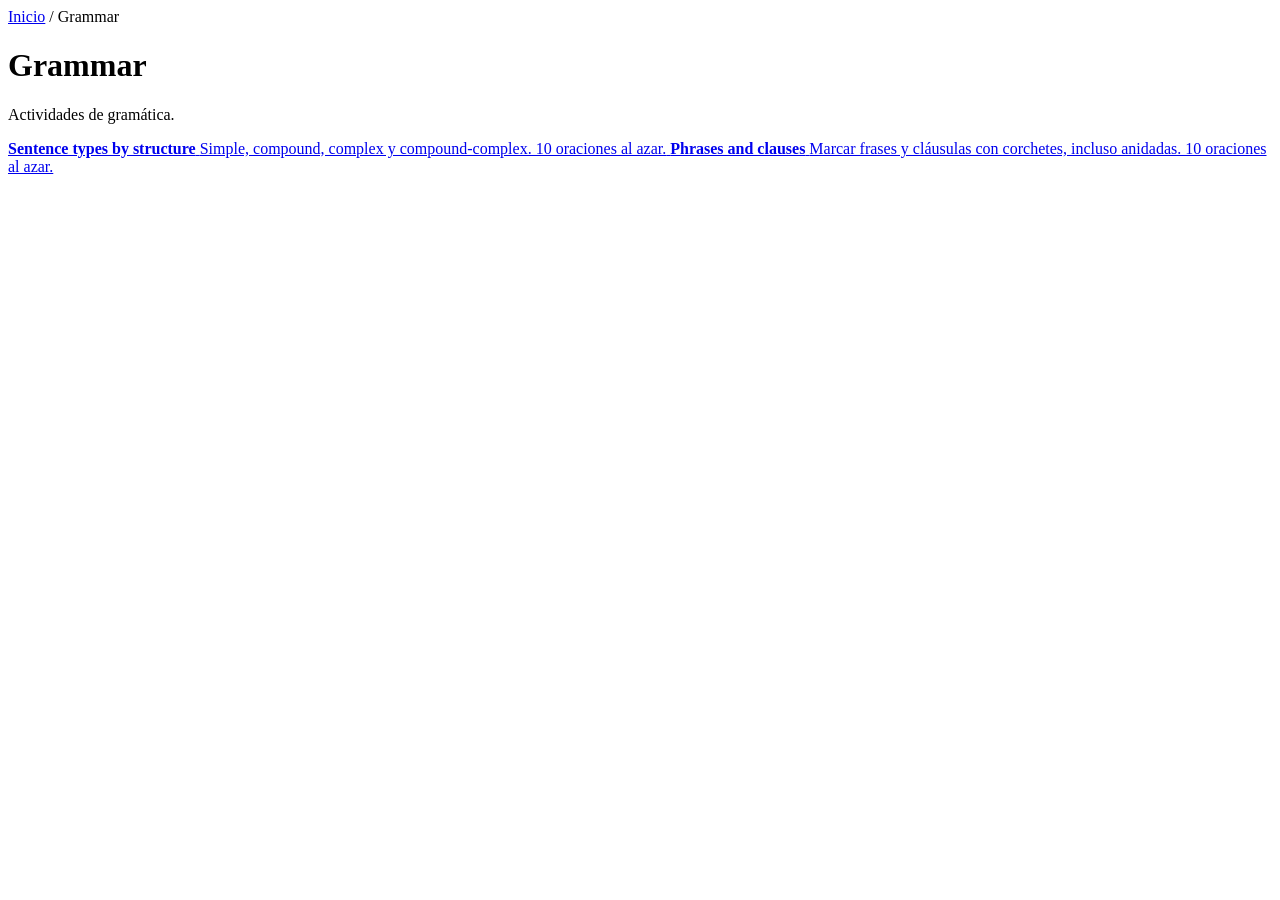
==== grammar/index.html @ 289b5276 "Add link for phrases and clauses section" ====
<!DOCTYPE html>
<html lang="es">
<head>
  <meta charset="UTF-8">
  <meta name="viewport" content="width=device-width, initial-scale=1">
  <title>Grammar — Inglés</title>
  <link rel="stylesheet" href="style.css">
</head>
<body>
  <main class="contenedor">
    <div class="migas"><a href="index.html">Inicio</a> / Grammar</div>
    <h1>Grammar</h1>
    <p class="sub">Actividades de gramática.</p>

    <!-- Para sumar una actividad nueva: copiar un bloque <a class="opcion"> -->
    <nav class="opciones">
      <a class="opcion" href="sentence-types.html">
        <strong>Sentence types by structure</strong>
        <span>Simple, compound, complex y compound-complex. 10 oraciones al azar.</span>
      </a>
      <a class="opcion" href="phrases-clauses/index.html">
  <strong>Phrases and clauses</strong>
  <span>Marcar frases y cláusulas con corchetes, incluso anidadas. 10 oraciones al azar.</span>
</a>
    </nav>
  </main>
</body>
</html>
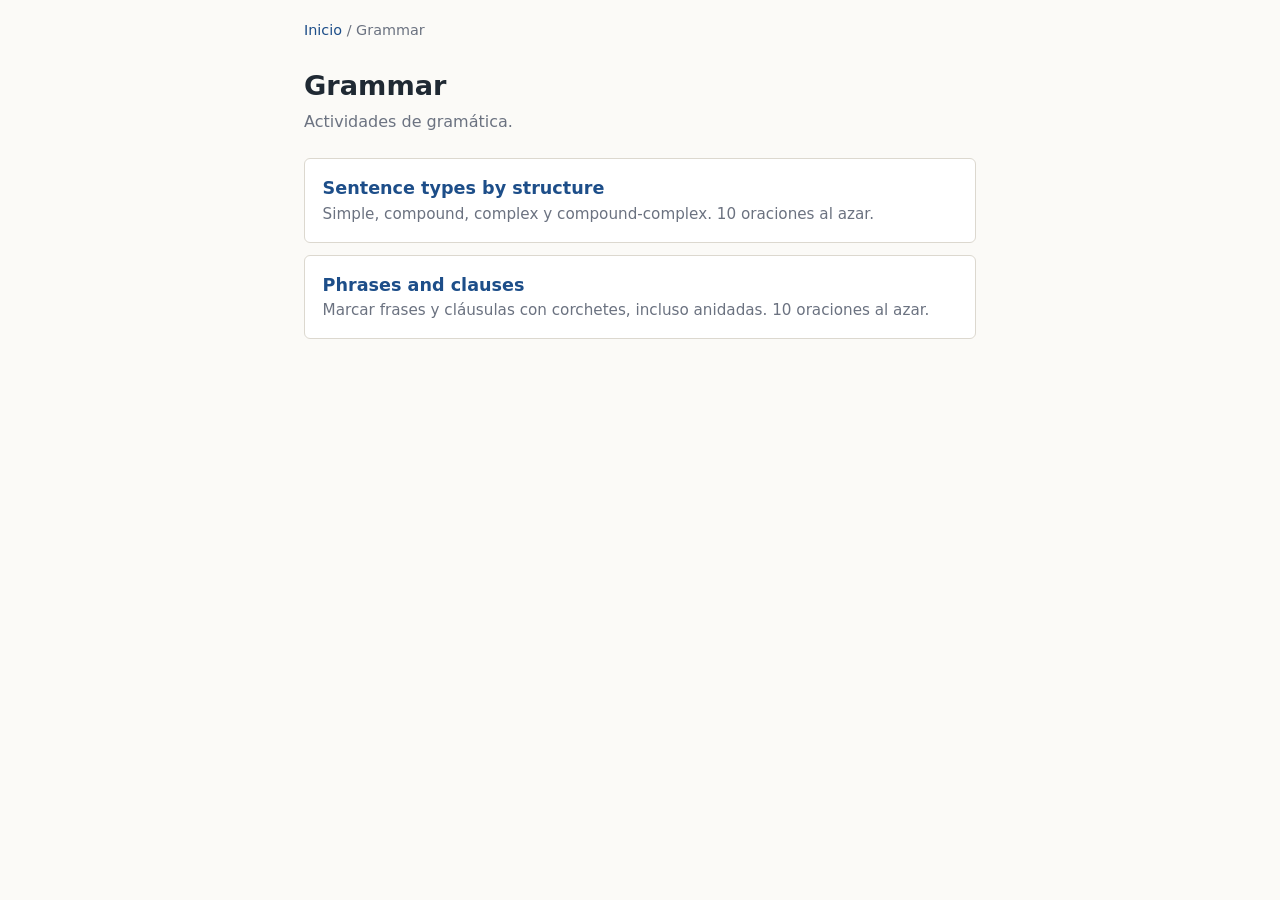
==== commit 36ab0a22: "Update stylesheet and links in index.html" ====
--- a/grammar/index.html
+++ b/grammar/index.html
@@ -4,17 +4,17 @@
   <meta charset="UTF-8">
   <meta name="viewport" content="width=device-width, initial-scale=1">
   <title>Grammar — Inglés</title>
-  <link rel="stylesheet" href="style.css">
+  <link rel="stylesheet" href="../assets/style.css">
 </head>
 <body>
   <main class="contenedor">
-    <div class="migas"><a href="index.html">Inicio</a> / Grammar</div>
+    <div class="migas"><a href="../index.html">Inicio</a> / Grammar</div>
     <h1>Grammar</h1>
     <p class="sub">Actividades de gramática.</p>
 
     <!-- Para sumar una actividad nueva: copiar un bloque <a class="opcion"> -->
     <nav class="opciones">
-      <a class="opcion" href="sentence-types.html">
+      <a class="opcion" href="sentence-types/index.html">
         <strong>Sentence types by structure</strong>
         <span>Simple, compound, complex y compound-complex. 10 oraciones al azar.</span>
       </a>
--- a/assets/style.css
+++ b/assets/style.css
@@ -0,0 +1,139 @@
+/* ==========================================================
+   style.css — estilos compartidos de todas las páginas
+   Estética sencilla: fondo claro, un solo color de acento,
+   serif (Georgia) para las oraciones y sans del sistema para la interfaz.
+   ========================================================== */
+
+:root {
+  --fondo: #fbfaf7;
+  --papel: #ffffff;
+  --texto: #1f2933;
+  --suave: #6b7280;
+  --linea: #dcd8cf;
+  --acento: #1d4e89;
+  --acento-fondo: #e8eff8;
+  --ok: #1e7a46;
+  --ok-fondo: #e6f4ea;
+  --mal: #b3261e;
+  --mal-fondo: #fdecea;
+}
+
+* { box-sizing: border-box; }
+
+body {
+  margin: 0;
+  background: var(--fondo);
+  color: var(--texto);
+  font-family: system-ui, -apple-system, "Segoe UI", Roboto, sans-serif;
+  line-height: 1.5;
+}
+
+/* Contenedor central: limita el ancho de línea para leer cómodo */
+.contenedor {
+  max-width: 44rem;
+  margin: 0 auto;
+  padding: 1.25rem 1rem 4rem;
+}
+
+/* Barra superior con migas de pan (Inicio / Grammar / ...) */
+.migas {
+  font-size: 0.9rem;
+  color: var(--suave);
+  margin-bottom: 1.5rem;
+}
+.migas a { color: var(--acento); text-decoration: none; }
+.migas a:hover { text-decoration: underline; }
+
+h1 { font-size: 1.7rem; margin: 0 0 0.25rem; }
+.sub { color: var(--suave); margin: 0 0 1.5rem; }
+
+/* Lista de enlaces grandes (index, grammar, language) */
+.opciones { display: grid; gap: 0.75rem; }
+.opcion {
+  display: block;
+  padding: 1rem 1.1rem;
+  background: var(--papel);
+  border: 1px solid var(--linea);
+  border-radius: 6px;
+  color: inherit;
+  text-decoration: none;
+}
+.opcion:hover { border-color: var(--acento); }
+.opcion strong { display: block; font-size: 1.1rem; color: var(--acento); }
+.opcion span { color: var(--suave); font-size: 0.95rem; }
+.opcion.pendiente { opacity: 0.6; pointer-events: none; }
+
+/* ---------- Actividad ---------- */
+
+/* Caja de ayuda con las definiciones (se abre/cierra con <details>) */
+details.ayuda {
+  background: var(--acento-fondo);
+  border-radius: 6px;
+  padding: 0.6rem 1rem;
+  margin-bottom: 1.5rem;
+  font-size: 0.95rem;
+}
+details.ayuda summary { cursor: pointer; font-weight: 600; color: var(--acento); }
+details.ayuda dl { margin: 0.75rem 0 0.25rem; }
+details.ayuda dt { font-weight: 600; margin-top: 0.5rem; }
+details.ayuda dd { margin: 0; }
+
+/* Tarjeta de cada oración */
+.item {
+  background: var(--papel);
+  border: 1px solid var(--linea);
+  border-left: 4px solid var(--linea);
+  border-radius: 6px;
+  padding: 0.9rem 1rem;
+  margin-bottom: 0.9rem;
+}
+.item .oracion {
+  font-family: Georgia, "Times New Roman", serif;
+  font-size: 1.15rem;
+  line-height: 1.45;
+  margin: 0 0 0.75rem;
+}
+.item .num { color: var(--suave); font-family: system-ui, sans-serif; font-size: 0.9rem; margin-right: 0.4rem; }
+
+.selectores { display: flex; flex-wrap: wrap; gap: 0.5rem; }
+select {
+  font: inherit;
+  padding: 0.4rem 0.5rem;
+  border: 1px solid var(--linea);
+  border-radius: 4px;
+  background: var(--papel);
+  color: var(--texto);
+  min-width: 11rem;
+}
+select:focus-visible, button:focus-visible, summary:focus-visible, a:focus-visible {
+  outline: 2px solid var(--acento);
+  outline-offset: 2px;
+}
+.oculto { display: none; }
+
+/* Estados tras corregir */
+.item.correcto { border-left-color: var(--ok); background: var(--ok-fondo); }
+.item.incorrecto { border-left-color: var(--mal); background: var(--mal-fondo); }
+.item .resultado { margin: 0.6rem 0 0; font-size: 0.95rem; }
+.item.correcto .resultado { color: var(--ok); }
+.item.incorrecto .resultado { color: var(--mal); }
+
+/* Barra de acciones y puntaje */
+.acciones { display: flex; flex-wrap: wrap; gap: 0.6rem; align-items: center; margin-top: 1.25rem; }
+button {
+  font: inherit;
+  padding: 0.55rem 1.1rem;
+  border-radius: 4px;
+  border: 1px solid var(--acento);
+  background: var(--acento);
+  color: #fff;
+  cursor: pointer;
+}
+button.secundario { background: var(--papel); color: var(--acento); }
+button:disabled { opacity: 0.5; cursor: default; }
+.puntaje { font-weight: 600; }
+.aviso { color: var(--suave); font-size: 0.9rem; margin-top: 0.5rem; }
+
+@media (prefers-reduced-motion: reduce) {
+  * { transition: none !important; animation: none !important; }
+}
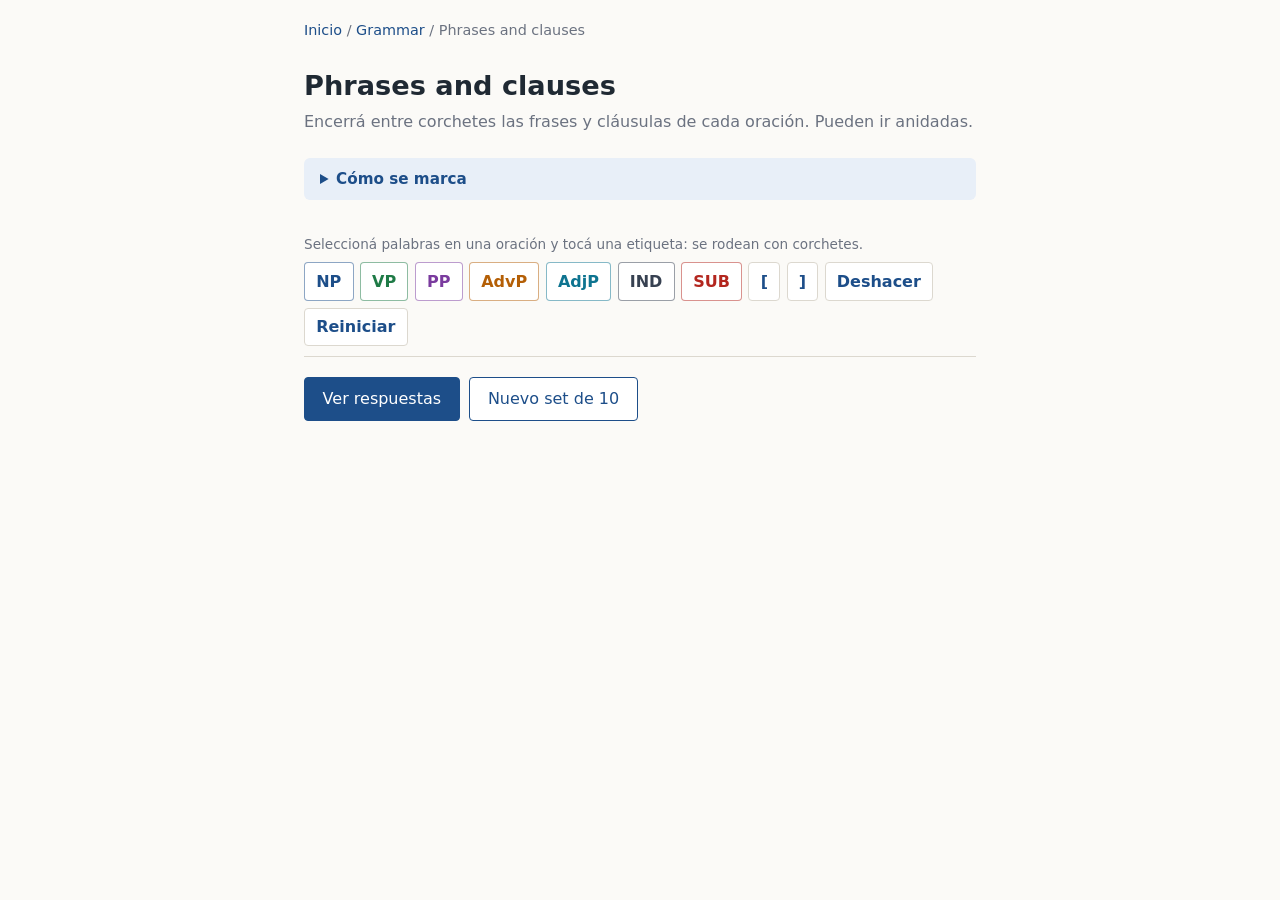
==== commit efafb6a2: "Add files via upload" ====
--- a/grammar/index.html
+++ b/grammar/index.html
@@ -3,26 +3,55 @@
 <head>
   <meta charset="UTF-8">
   <meta name="viewport" content="width=device-width, initial-scale=1">
-  <title>Grammar — Inglés</title>
-  <link rel="stylesheet" href="../assets/style.css">
+  <title>Phrases and clauses — Inglés</title>
+  <link rel="stylesheet" href="../../assets/style.css">
+  <link rel="stylesheet" href="phrases-clauses.css">
 </head>
 <body>
   <main class="contenedor">
-    <div class="migas"><a href="../index.html">Inicio</a> / Grammar</div>
-    <h1>Grammar</h1>
-    <p class="sub">Actividades de gramática.</p>
+    <div class="migas">
+      <a href="../../index.html">Inicio</a> /
+      <a href="../index.html">Grammar</a> /
+      Phrases and clauses
+    </div>
 
-    <!-- Para sumar una actividad nueva: copiar un bloque <a class="opcion"> -->
-    <nav class="opciones">
-      <a class="opcion" href="sentence-types/index.html">
-        <strong>Sentence types by structure</strong>
-        <span>Simple, compound, complex y compound-complex. 10 oraciones al azar.</span>
-      </a>
-      <a class="opcion" href="phrases-clauses/index.html">
-  <strong>Phrases and clauses</strong>
-  <span>Marcar frases y cláusulas con corchetes, incluso anidadas. 10 oraciones al azar.</span>
-</a>
-    </nav>
+    <h1>Phrases and clauses</h1>
+    <p class="sub">Encerrá entre corchetes las frases y cláusulas de cada oración. Pueden ir anidadas.</p>
+
+    <!-- Ayuda desplegable: formato y criterios -->
+    <details class="ayuda">
+      <summary>Cómo se marca</summary>
+      <p>Formato: <strong>[ETIQUETA texto]</strong>. Un corchete puede ir dentro de otro.</p>
+      <p>Ejemplo:</p>
+      <p class="arbol" id="ejemplo"></p>
+      <ul>
+        <li><strong>NP</strong> noun phrase, <strong>VP</strong> verb phrase (solo el grupo verbal), <strong>PP</strong> prepositional phrase, <strong>AdvP</strong> adverb phrase, <strong>AdjP</strong> adjective phrase.</li>
+        <li><strong>IND</strong> cláusula independiente, <strong>SUB</strong> cláusula dependiente (también las no finitas: <em>-ing</em>, <em>to</em> + verbo).</li>
+        <li>Solo se marcan grupos de dos o más palabras. Las cláusulas se marcan siempre.</li>
+        <li>La etiqueta indica la forma: una PP que hace de adverbio sigue siendo PP.</li>
+        <li>Una PP que modifica a un sustantivo va dentro del NP.</li>
+        <li>Los elementos coordinados van como una sola unidad (<em>Horace or Morris</em>).</li>
+      </ul>
+    </details>
+
+    <!-- Barra de herramientas: la arma el script a partir de las etiquetas -->
+    <div class="barra">
+      <p class="ayuda-barra">Seleccioná palabras en una oración y tocá una etiqueta: se rodean con corchetes.</p>
+      <div class="fila" id="barra"></div>
+    </div>
+
+    <!-- Acá el script dibuja las 10 oraciones -->
+    <div id="lista"></div>
+
+    <div class="acciones">
+      <button id="btn-respuestas" type="button">Ver respuestas</button>
+      <button id="btn-nuevo" type="button" class="secundario">Nuevo set de 10</button>
+    </div>
   </main>
+
+  <!-- Orden de carga: oraciones, respuestas y por último la lógica -->
+  <script src="../data/sentences.js"></script>
+  <script src="../data/analysis.js"></script>
+  <script src="phrases-clauses.js"></script>
 </body>
 </html>
--- a/grammar/phrases-clauses.css
+++ b/grammar/phrases-clauses.css
@@ -0,0 +1,86 @@
+/* ==========================================================
+   phrases-clauses.css — estilos propios de esta actividad
+   (se carga DESPUÉS de assets/style.css y solo agrega cosas nuevas)
+   ========================================================== */
+
+/* Barra de herramientas fija arriba: actúa sobre la oración en la que escribís */
+.barra {
+  position: sticky;
+  top: 0;
+  z-index: 5;
+  background: var(--fondo);
+  border-bottom: 1px solid var(--linea);
+  padding: 0.6rem 0;
+  margin-bottom: 1rem;
+}
+.barra .fila { display: flex; flex-wrap: wrap; gap: 0.4rem; }
+.barra button {
+  padding: 0.4rem 0.7rem;
+  background: var(--papel);
+  color: var(--texto);
+  border: 1px solid var(--linea);
+  font-weight: 600;
+}
+.barra .ayuda-barra { font-size: 0.85rem; color: var(--suave); margin: 0 0 0.5rem; }
+
+/* Colores por etiqueta: --c es "r, g, b" para poder usarlo con transparencia */
+.g-NP   { --c: 29, 78, 137; }
+.g-VP   { --c: 30, 122, 70; }
+.g-PP   { --c: 122, 59, 158; }
+.g-AdvP { --c: 180, 95, 6; }
+.g-AdjP { --c: 14, 116, 144; }
+.g-IND  { --c: 55, 65, 81; }
+.g-SUB  { --c: 179, 38, 30; }
+
+/* Los botones de la barra heredan el color de su etiqueta */
+.barra button[data-etiqueta] { color: rgb(var(--c)); border-color: rgba(var(--c), 0.5); }
+.barra button.neutro { color: var(--acento); }
+
+/* Campo de texto donde se escriben los corchetes */
+textarea.analisis {
+  width: 100%;
+  font-family: Georgia, "Times New Roman", serif;
+  font-size: 1.1rem;
+  line-height: 1.5;
+  padding: 0.5rem 0.6rem;
+  border: 1px solid var(--linea);
+  border-radius: 4px;
+  resize: vertical;
+}
+textarea.analisis:focus { outline: 2px solid var(--acento); outline-offset: 1px; }
+textarea.analisis:disabled { background: #f3f1ec; color: var(--texto); }
+
+/* Estado de los corchetes mientras escribís (solo sintaxis, no corrige el análisis) */
+.estado { font-size: 0.85rem; color: var(--suave); margin: 0.3rem 0 0; }
+.estado.alerta { color: var(--mal); }
+
+/* Respuesta correcta dibujada con grupos anidados */
+.respuesta {
+  margin-top: 0.8rem;
+  padding-top: 0.7rem;
+  border-top: 1px dashed var(--linea);
+}
+.respuesta .rotulo { font-size: 0.85rem; color: var(--suave); margin: 0 0 0.2rem; }
+.arbol {
+  font-family: Georgia, "Times New Roman", serif;
+  font-size: 1.1rem;
+  line-height: 2.3;      /* aire para que quepan las etiquetas pequeñas */
+  margin: 0 0 0.6rem;
+}
+.grupo {
+  background: rgba(var(--c), 0.07);  /* al anidarse, los fondos se van acumulando */
+  border-radius: 3px;
+}
+.corchete { color: rgb(var(--c)); font-weight: 700; }
+.etq {
+  color: rgb(var(--c));
+  font-family: system-ui, sans-serif;
+  font-size: 0.7rem;
+  font-weight: 700;
+}
+.clasif, .nota { margin: 0.3rem 0 0; font-size: 0.95rem; }
+.nota { color: var(--suave); }
+
+/* Ejemplo de la ayuda */
+details.ayuda .arbol { font-size: 1rem; margin: 0.4rem 0; }
+details.ayuda ul { margin: 0.4rem 0 0.2rem; padding-left: 1.2rem; }
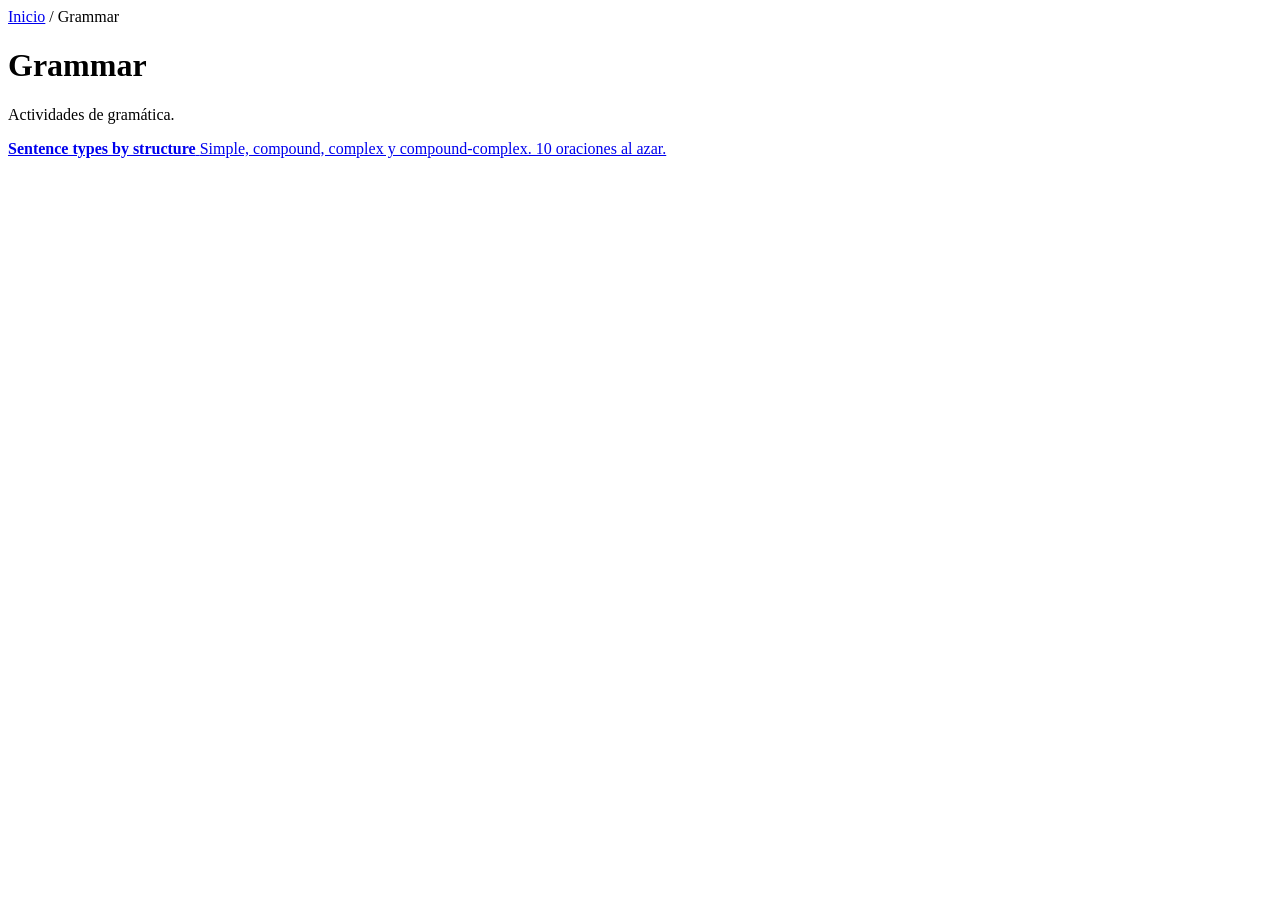
==== commit 77b8194a: "Rename grammar.html to index.html" ====
--- a/grammar/index.html
+++ b/grammar/index.html
@@ -3,55 +3,22 @@
 <head>
   <meta charset="UTF-8">
   <meta name="viewport" content="width=device-width, initial-scale=1">
-  <title>Phrases and clauses — Inglés</title>
-  <link rel="stylesheet" href="../../assets/style.css">
-  <link rel="stylesheet" href="phrases-clauses.css">
+  <title>Grammar — Inglés</title>
+  <link rel="stylesheet" href="style.css">
 </head>
 <body>
   <main class="contenedor">
-    <div class="migas">
-      <a href="../../index.html">Inicio</a> /
-      <a href="../index.html">Grammar</a> /
-      Phrases and clauses
-    </div>
+    <div class="migas"><a href="index.html">Inicio</a> / Grammar</div>
+    <h1>Grammar</h1>
+    <p class="sub">Actividades de gramática.</p>
 
-    <h1>Phrases and clauses</h1>
-    <p class="sub">Encerrá entre corchetes las frases y cláusulas de cada oración. Pueden ir anidadas.</p>
-
-    <!-- Ayuda desplegable: formato y criterios -->
-    <details class="ayuda">
-      <summary>Cómo se marca</summary>
-      <p>Formato: <strong>[ETIQUETA texto]</strong>. Un corchete puede ir dentro de otro.</p>
-      <p>Ejemplo:</p>
-      <p class="arbol" id="ejemplo"></p>
-      <ul>
-        <li><strong>NP</strong> noun phrase, <strong>VP</strong> verb phrase (solo el grupo verbal), <strong>PP</strong> prepositional phrase, <strong>AdvP</strong> adverb phrase, <strong>AdjP</strong> adjective phrase.</li>
-        <li><strong>IND</strong> cláusula independiente, <strong>SUB</strong> cláusula dependiente (también las no finitas: <em>-ing</em>, <em>to</em> + verbo).</li>
-        <li>Solo se marcan grupos de dos o más palabras. Las cláusulas se marcan siempre.</li>
-        <li>La etiqueta indica la forma: una PP que hace de adverbio sigue siendo PP.</li>
-        <li>Una PP que modifica a un sustantivo va dentro del NP.</li>
-        <li>Los elementos coordinados van como una sola unidad (<em>Horace or Morris</em>).</li>
-      </ul>
-    </details>
-
-    <!-- Barra de herramientas: la arma el script a partir de las etiquetas -->
-    <div class="barra">
-      <p class="ayuda-barra">Seleccioná palabras en una oración y tocá una etiqueta: se rodean con corchetes.</p>
-      <div class="fila" id="barra"></div>
-    </div>
-
-    <!-- Acá el script dibuja las 10 oraciones -->
-    <div id="lista"></div>
-
-    <div class="acciones">
-      <button id="btn-respuestas" type="button">Ver respuestas</button>
-      <button id="btn-nuevo" type="button" class="secundario">Nuevo set de 10</button>
-    </div>
+    <!-- Para sumar una actividad nueva: copiar un bloque <a class="opcion"> -->
+    <nav class="opciones">
+      <a class="opcion" href="sentence-types.html">
+        <strong>Sentence types by structure</strong>
+        <span>Simple, compound, complex y compound-complex. 10 oraciones al azar.</span>
+      </a>
+    </nav>
   </main>
-
-  <!-- Orden de carga: oraciones, respuestas y por último la lógica -->
-  <script src="../data/sentences.js"></script>
-  <script src="../data/analysis.js"></script>
-  <script src="phrases-clauses.js"></script>
 </body>
 </html>
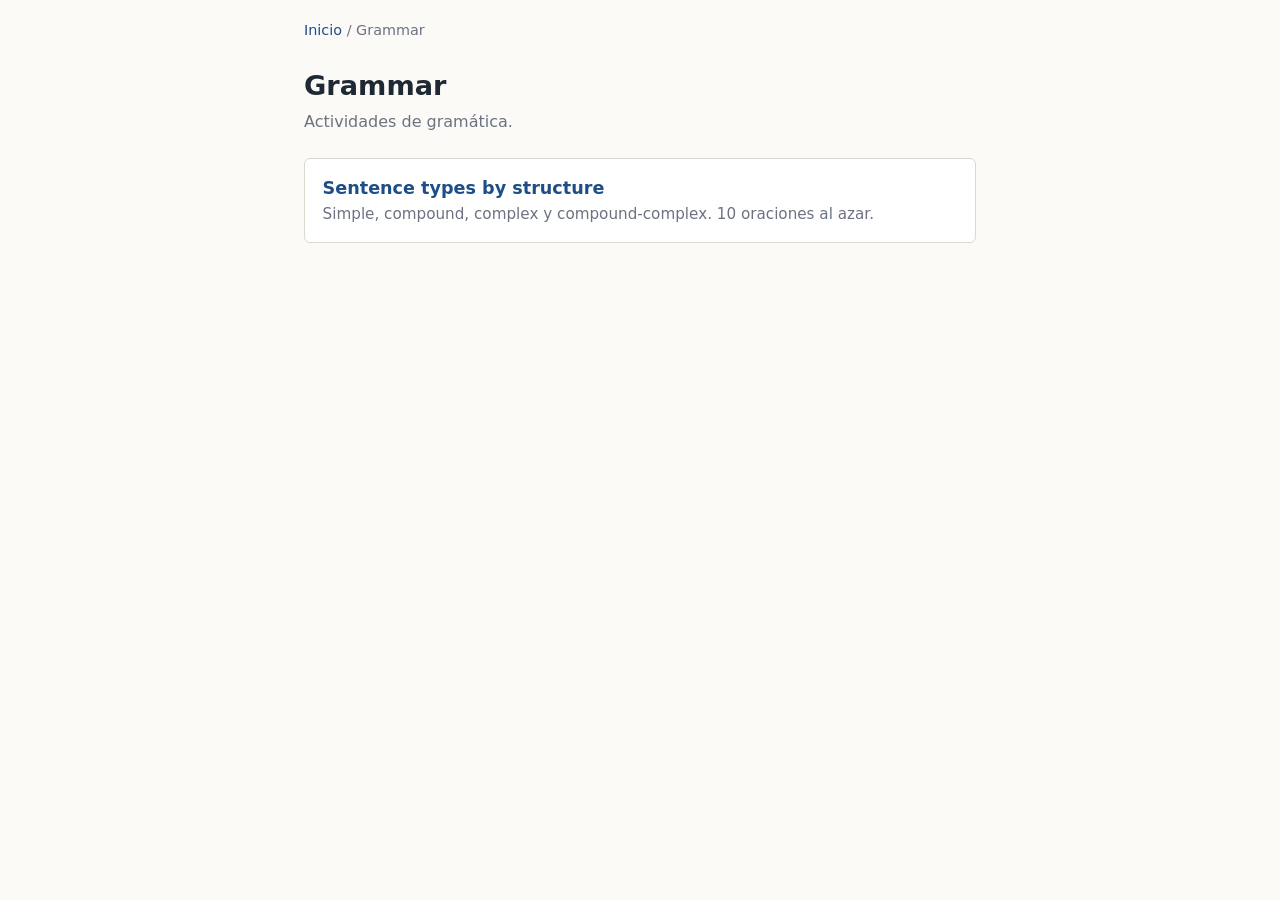
==== commit d04c1a5d: "Update stylesheet and links in index.html" ====
--- a/grammar/index.html
+++ b/grammar/index.html
@@ -4,17 +4,17 @@
   <meta charset="UTF-8">
   <meta name="viewport" content="width=device-width, initial-scale=1">
   <title>Grammar — Inglés</title>
-  <link rel="stylesheet" href="style.css">
+  <link rel="stylesheet" href="../assets/style.css">
 </head>
 <body>
   <main class="contenedor">
-    <div class="migas"><a href="index.html">Inicio</a> / Grammar</div>
+    <div class="migas"><a href="../index.html">Inicio</a> / Grammar</div>
     <h1>Grammar</h1>
     <p class="sub">Actividades de gramática.</p>
 
     <!-- Para sumar una actividad nueva: copiar un bloque <a class="opcion"> -->
     <nav class="opciones">
-      <a class="opcion" href="sentence-types.html">
+      <a class="opcion" href="sentence-types/index.html">
         <strong>Sentence types by structure</strong>
         <span>Simple, compound, complex y compound-complex. 10 oraciones al azar.</span>
       </a>
--- a/assets/style.css
+++ b/assets/style.css
@@ -0,0 +1,139 @@
+/* ==========================================================
+   style.css — estilos compartidos de todas las páginas
+   Estética sencilla: fondo claro, un solo color de acento,
+   serif (Georgia) para las oraciones y sans del sistema para la interfaz.
+   ========================================================== */
+
+:root {
+  --fondo: #fbfaf7;
+  --papel: #ffffff;
+  --texto: #1f2933;
+  --suave: #6b7280;
+  --linea: #dcd8cf;
+  --acento: #1d4e89;
+  --acento-fondo: #e8eff8;
+  --ok: #1e7a46;
+  --ok-fondo: #e6f4ea;
+  --mal: #b3261e;
+  --mal-fondo: #fdecea;
+}
+
+* { box-sizing: border-box; }
+
+body {
+  margin: 0;
+  background: var(--fondo);
+  color: var(--texto);
+  font-family: system-ui, -apple-system, "Segoe UI", Roboto, sans-serif;
+  line-height: 1.5;
+}
+
+/* Contenedor central: limita el ancho de línea para leer cómodo */
+.contenedor {
+  max-width: 44rem;
+  margin: 0 auto;
+  padding: 1.25rem 1rem 4rem;
+}
+
+/* Barra superior con migas de pan (Inicio / Grammar / ...) */
+.migas {
+  font-size: 0.9rem;
+  color: var(--suave);
+  margin-bottom: 1.5rem;
+}
+.migas a { color: var(--acento); text-decoration: none; }
+.migas a:hover { text-decoration: underline; }
+
+h1 { font-size: 1.7rem; margin: 0 0 0.25rem; }
+.sub { color: var(--suave); margin: 0 0 1.5rem; }
+
+/* Lista de enlaces grandes (index, grammar, language) */
+.opciones { display: grid; gap: 0.75rem; }
+.opcion {
+  display: block;
+  padding: 1rem 1.1rem;
+  background: var(--papel);
+  border: 1px solid var(--linea);
+  border-radius: 6px;
+  color: inherit;
+  text-decoration: none;
+}
+.opcion:hover { border-color: var(--acento); }
+.opcion strong { display: block; font-size: 1.1rem; color: var(--acento); }
+.opcion span { color: var(--suave); font-size: 0.95rem; }
+.opcion.pendiente { opacity: 0.6; pointer-events: none; }
+
+/* ---------- Actividad ---------- */
+
+/* Caja de ayuda con las definiciones (se abre/cierra con <details>) */
+details.ayuda {
+  background: var(--acento-fondo);
+  border-radius: 6px;
+  padding: 0.6rem 1rem;
+  margin-bottom: 1.5rem;
+  font-size: 0.95rem;
+}
+details.ayuda summary { cursor: pointer; font-weight: 600; color: var(--acento); }
+details.ayuda dl { margin: 0.75rem 0 0.25rem; }
+details.ayuda dt { font-weight: 600; margin-top: 0.5rem; }
+details.ayuda dd { margin: 0; }
+
+/* Tarjeta de cada oración */
+.item {
+  background: var(--papel);
+  border: 1px solid var(--linea);
+  border-left: 4px solid var(--linea);
+  border-radius: 6px;
+  padding: 0.9rem 1rem;
+  margin-bottom: 0.9rem;
+}
+.item .oracion {
+  font-family: Georgia, "Times New Roman", serif;
+  font-size: 1.15rem;
+  line-height: 1.45;
+  margin: 0 0 0.75rem;
+}
+.item .num { color: var(--suave); font-family: system-ui, sans-serif; font-size: 0.9rem; margin-right: 0.4rem; }
+
+.selectores { display: flex; flex-wrap: wrap; gap: 0.5rem; }
+select {
+  font: inherit;
+  padding: 0.4rem 0.5rem;
+  border: 1px solid var(--linea);
+  border-radius: 4px;
+  background: var(--papel);
+  color: var(--texto);
+  min-width: 11rem;
+}
+select:focus-visible, button:focus-visible, summary:focus-visible, a:focus-visible {
+  outline: 2px solid var(--acento);
+  outline-offset: 2px;
+}
+.oculto { display: none; }
+
+/* Estados tras corregir */
+.item.correcto { border-left-color: var(--ok); background: var(--ok-fondo); }
+.item.incorrecto { border-left-color: var(--mal); background: var(--mal-fondo); }
+.item .resultado { margin: 0.6rem 0 0; font-size: 0.95rem; }
+.item.correcto .resultado { color: var(--ok); }
+.item.incorrecto .resultado { color: var(--mal); }
+
+/* Barra de acciones y puntaje */
+.acciones { display: flex; flex-wrap: wrap; gap: 0.6rem; align-items: center; margin-top: 1.25rem; }
+button {
+  font: inherit;
+  padding: 0.55rem 1.1rem;
+  border-radius: 4px;
+  border: 1px solid var(--acento);
+  background: var(--acento);
+  color: #fff;
+  cursor: pointer;
+}
+button.secundario { background: var(--papel); color: var(--acento); }
+button:disabled { opacity: 0.5; cursor: default; }
+.puntaje { font-weight: 600; }
+.aviso { color: var(--suave); font-size: 0.9rem; margin-top: 0.5rem; }
+
+@media (prefers-reduced-motion: reduce) {
+  * { transition: none !important; animation: none !important; }
+}
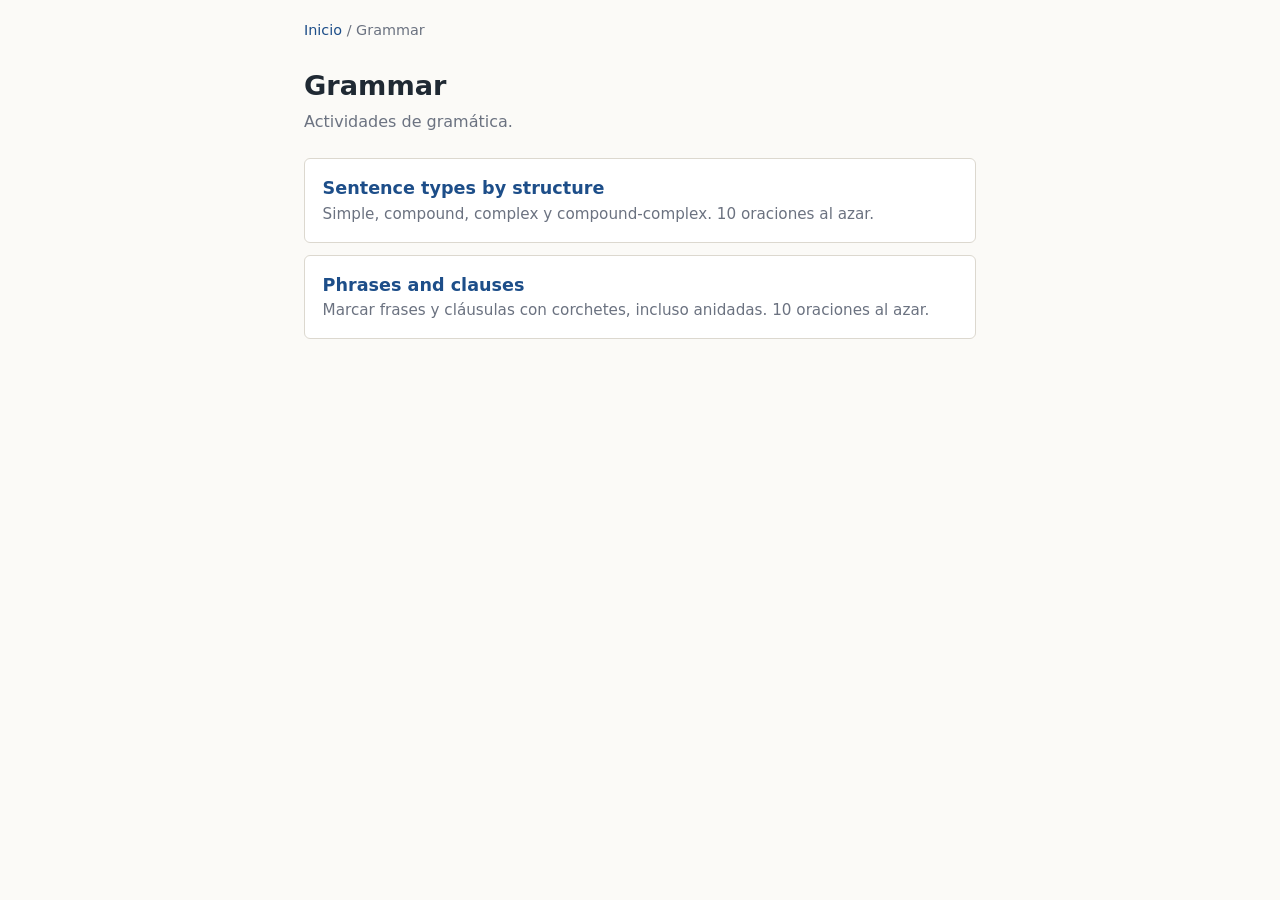
==== commit 0c4ddf03: "Update index.html" ====
--- a/grammar/index.html
+++ b/grammar/index.html
@@ -18,6 +18,10 @@
         <strong>Sentence types by structure</strong>
         <span>Simple, compound, complex y compound-complex. 10 oraciones al azar.</span>
       </a>
+      <a class="opcion" href="phrases-clauses/index.html">
+  <strong>Phrases and clauses</strong>
+  <span>Marcar frases y cláusulas con corchetes, incluso anidadas. 10 oraciones al azar.</span>
+</a>
     </nav>
   </main>
 </body>
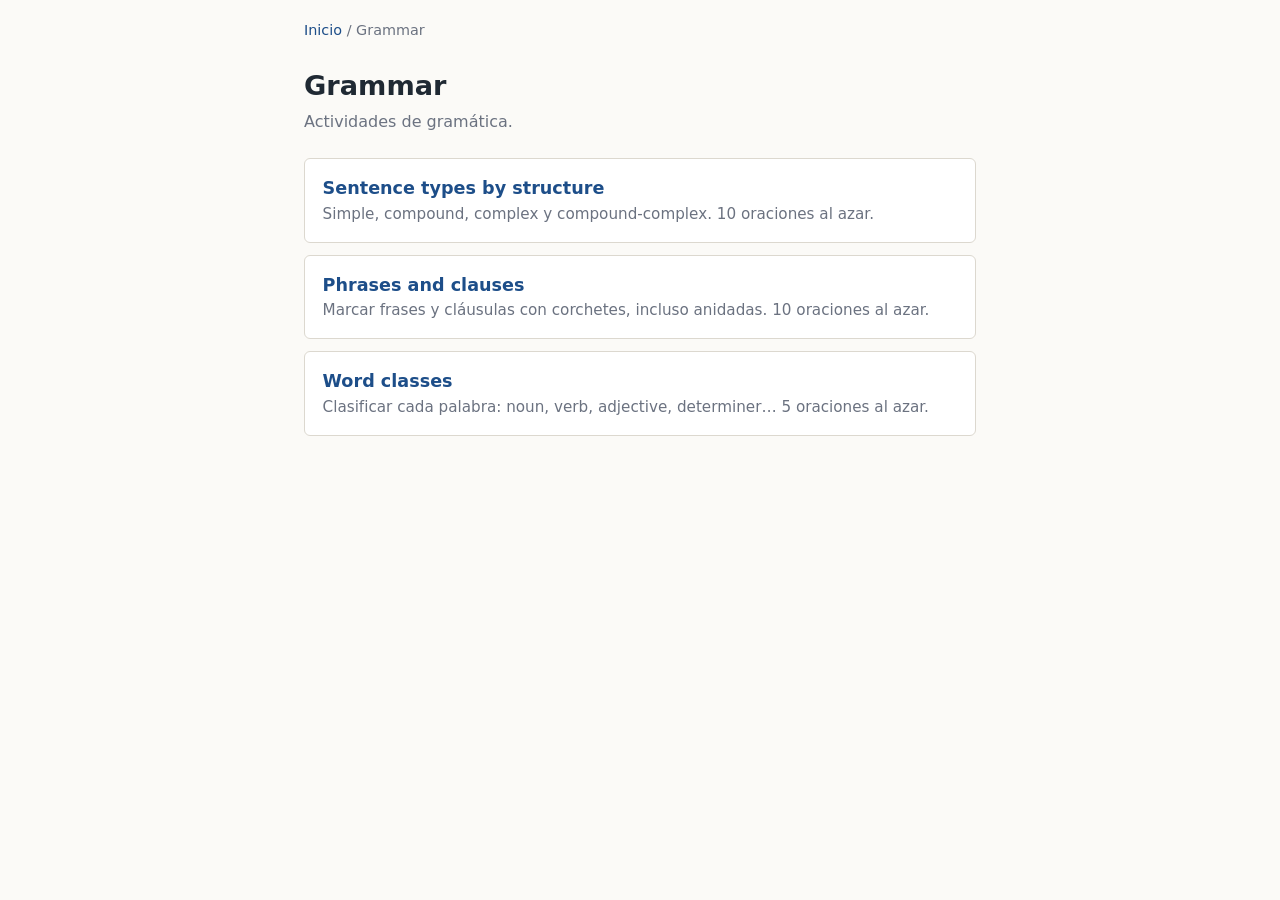
==== commit 10e48b2e: "Update index.html" ====
--- a/grammar/index.html
+++ b/grammar/index.html
@@ -22,6 +22,10 @@
   <strong>Phrases and clauses</strong>
   <span>Marcar frases y cláusulas con corchetes, incluso anidadas. 10 oraciones al azar.</span>
 </a>
+      <a class="opcion" href="word-classes/index.html">
+  <strong>Word classes</strong>
+  <span>Clasificar cada palabra: noun, verb, adjective, determiner… 5 oraciones al azar.</span>
+</a>
     </nav>
   </main>
 </body>
